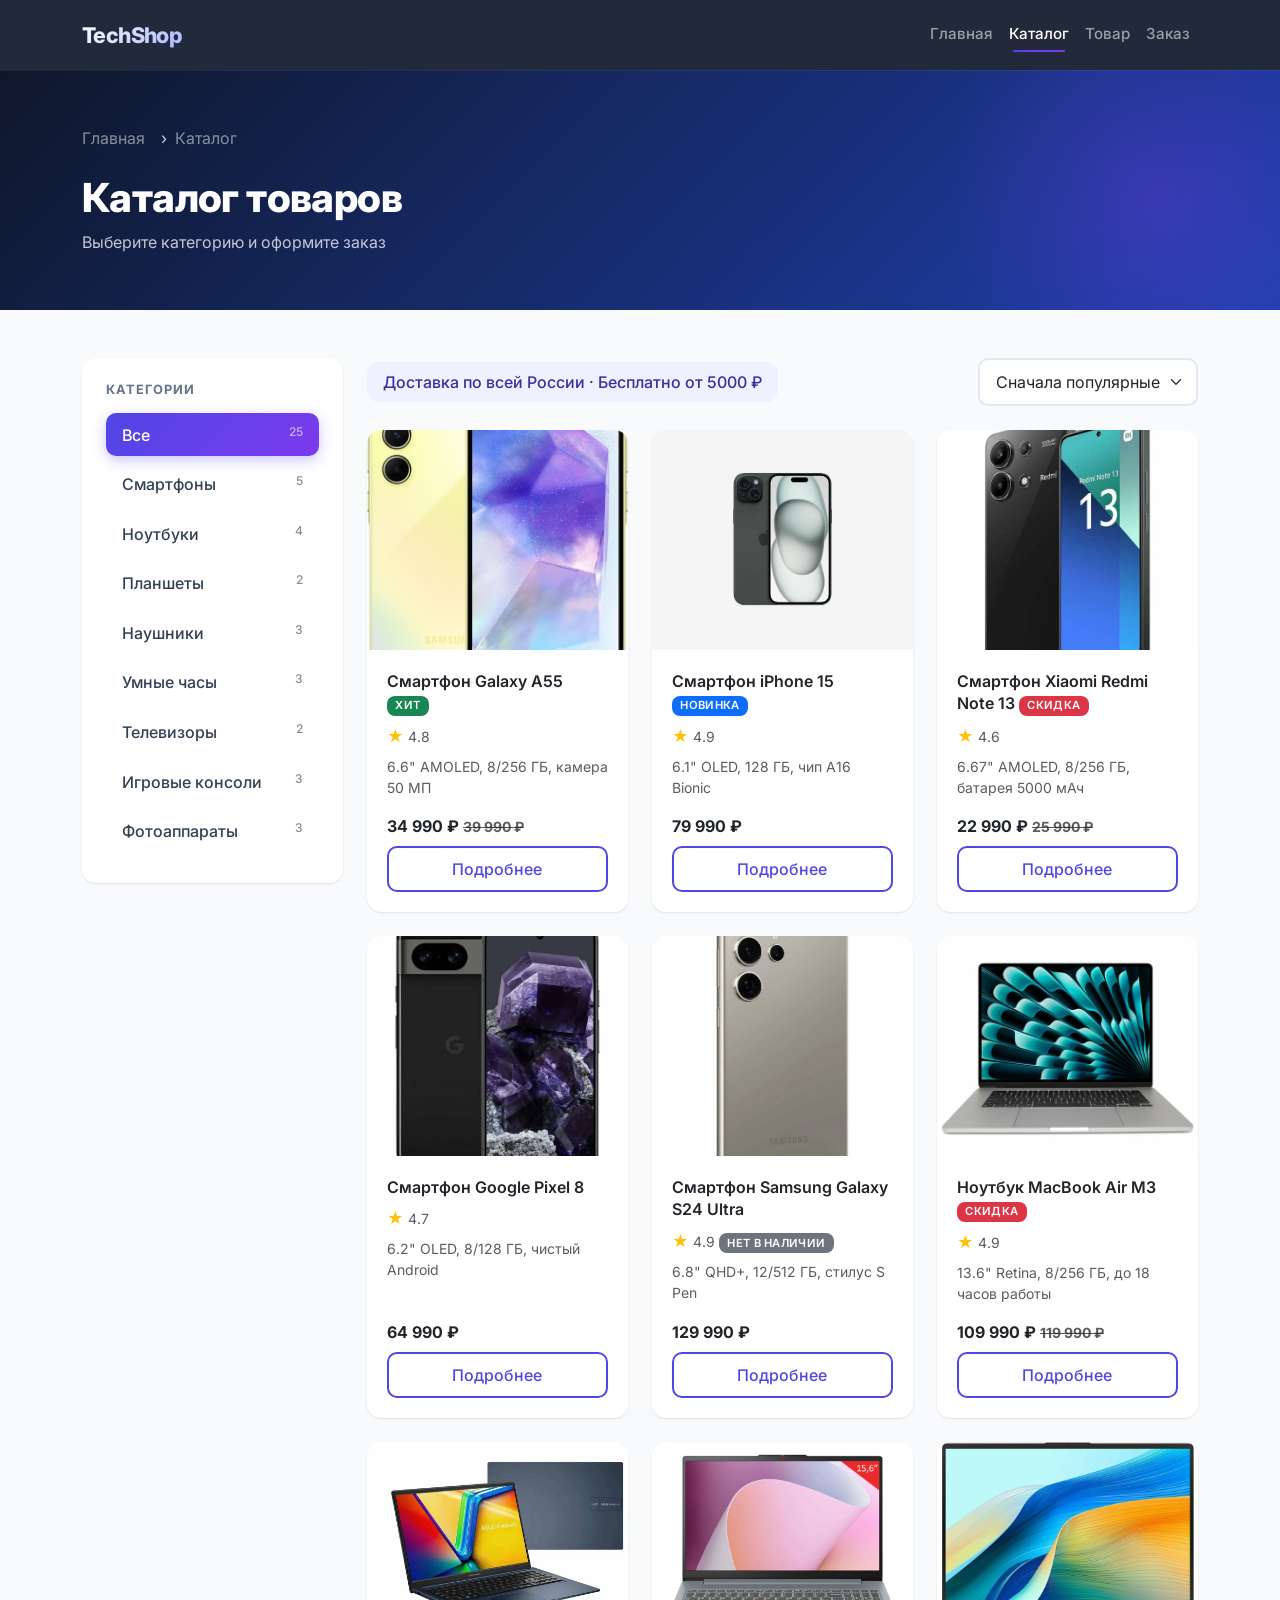
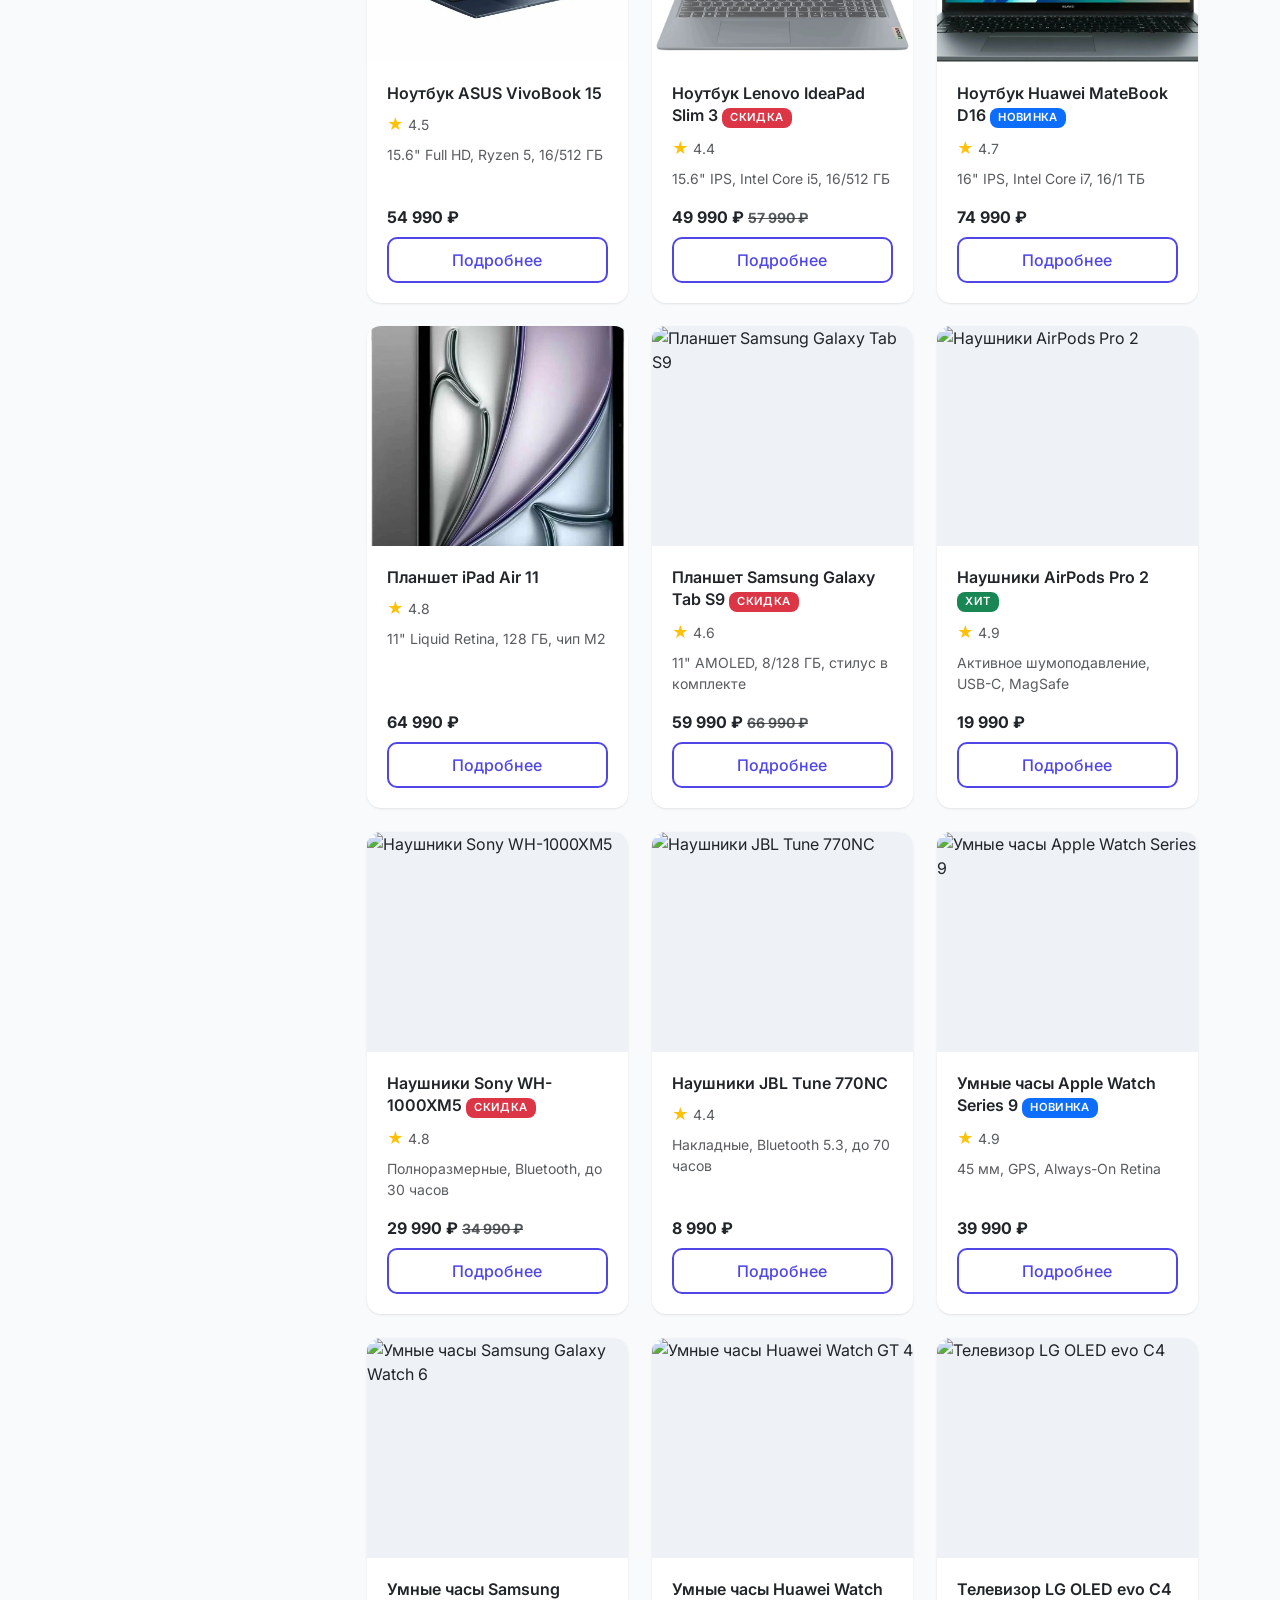
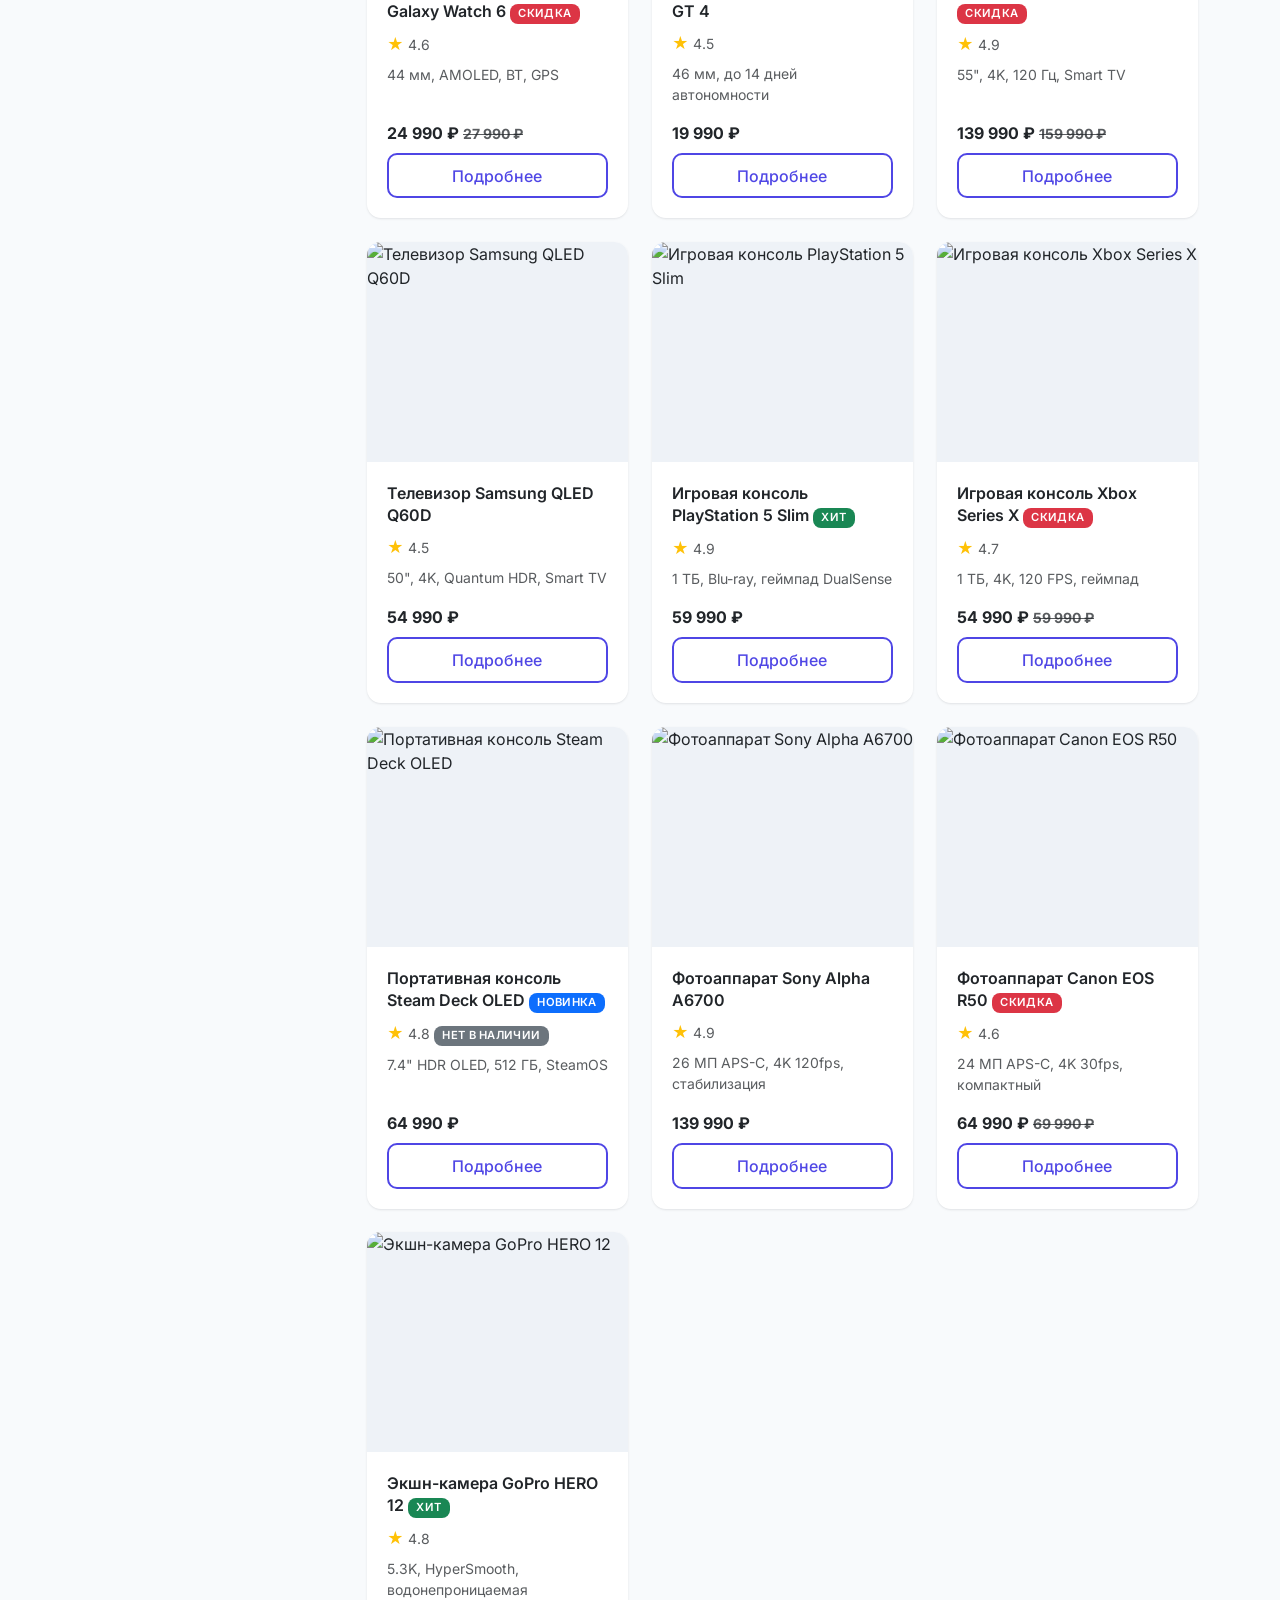
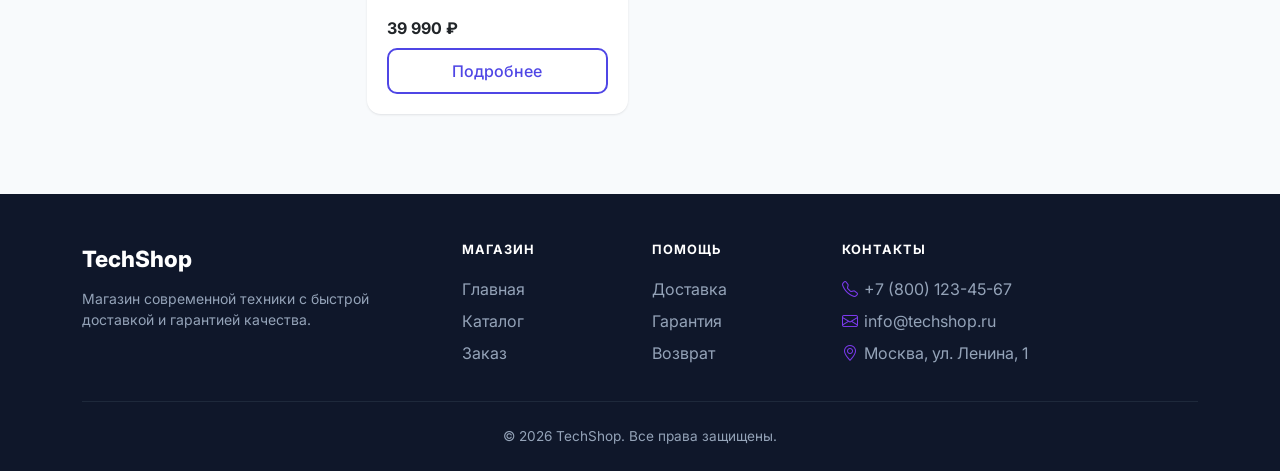
==== catalog.html @ 60deea5a "Maybe final commit idk" ====
<!DOCTYPE html>
<html lang="ru">
<head>
  <meta charset="UTF-8">
  <meta name="viewport" content="width=device-width, initial-scale=1.0">
  <title>TechShop — Каталог</title>
  <link rel="preconnect" href="https://fonts.googleapis.com">
  <link rel="preconnect" href="https://fonts.gstatic.com" crossorigin>
  <link href="https://fonts.googleapis.com/css2?family=Inter:wght@400;500;600;700;800&display=swap" rel="stylesheet">
  <link href="https://cdn.jsdelivr.net/npm/bootstrap@5.3.8/dist/css/bootstrap.min.css" rel="stylesheet">
  <link rel="stylesheet" href="https://cdn.jsdelivr.net/npm/bootstrap-icons@1.11.3/font/bootstrap-icons.min.css">
  <link rel="stylesheet" href="css/custom.css">
</head>
<body>
  <nav class="navbar navbar-expand-lg navbar-dark sticky-top">
    <div class="container">
      <a class="navbar-brand" href="index.html">TechShop</a>
      <button class="navbar-toggler" type="button" data-bs-toggle="collapse" data-bs-target="#mainNav">
        <span class="navbar-toggler-icon"></span>
      </button>
      <div class="collapse navbar-collapse" id="mainNav">
        <ul class="navbar-nav ms-auto">
          <li class="nav-item"><a class="nav-link" href="index.html">Главная</a></li>
          <li class="nav-item"><a class="nav-link active" href="catalog.html">Каталог</a></li>
          <li class="nav-item"><a class="nav-link" href="product.html?id=1">Товар</a></li>
          <li class="nav-item"><a class="nav-link" href="order.html">Заказ</a></li>
        </ul>
      </div>
    </div>
  </nav>

  <header class="page-header">
    <div class="container">
      <nav aria-label="breadcrumb">
        <ol class="breadcrumb">
          <li class="breadcrumb-item"><a href="index.html" class="text-white-50">Главная</a></li>
          <li class="breadcrumb-item text-white-50 active">Каталог</li>
        </ol>
      </nav>
      <h1>Каталог товаров</h1>
      <p>Выберите категорию и оформите заказ</p>
    </div>
  </header>

  <main class="container my-5">
    <div class="row g-4">
      <aside class="col-12 col-lg-3">
        <div class="catalog-sidebar">
          <h5>Категории</h5>
          <ul class="filter-list" id="categoryFilters"></ul>
        </div>
      </aside>

      <div class="col-12 col-lg-9">
        <div class="d-flex justify-content-between align-items-center flex-wrap gap-3 mb-4">
          <div class="alert alert-info mb-0 py-2 px-3">Доставка по всей России · Бесплатно от 5000 ₽</div>
          <select class="form-select w-auto" id="sortSelect" style="min-width: 220px;">
            <option value="default">Сначала популярные</option>
            <option value="price-asc">Цена: по возрастанию</option>
            <option value="price-desc">Цена: по убыванию</option>
            <option value="rating">По рейтингу</option>
            <option value="new">Сначала новые</option>
          </select>
        </div>

        <div class="row g-4" id="catalogGrid"></div>
      </div>
    </div>
  </main>

  <footer class="footer">
    <div class="container">
      <div class="row g-4">
        <div class="col-12 col-md-4">
          <div class="footer-brand">TechShop</div>
          <p class="small">Магазин современной техники с быстрой доставкой и гарантией качества.</p>
        </div>
        <div class="col-6 col-md-2">
          <h6>Магазин</h6>
          <a href="index.html">Главная</a>
          <a href="catalog.html">Каталог</a>
          <a href="order.html">Заказ</a>
        </div>
        <div class="col-6 col-md-2">
          <h6>Помощь</h6>
          <a href="#">Доставка</a>
          <a href="#">Гарантия</a>
          <a href="#">Возврат</a>
        </div>
        <div class="col-12 col-md-4">
          <h6>Контакты</h6>
          <a href="tel:+78001234567"><i class="bi bi-telephone"></i>+7 (800) 123-45-67</a>
          <a href="mailto:info@techshop.ru"><i class="bi bi-envelope"></i>info@techshop.ru</a>
          <a href="#"><i class="bi bi-geo-alt"></i>Москва, ул. Ленина, 1</a>
        </div>
      </div>
      <div class="footer-bottom">© 2026 TechShop. Все права защищены.</div>
    </div>
  </footer>

  <script src="https://cdn.jsdelivr.net/npm/bootstrap@5.3.8/dist/js/bootstrap.bundle.min.js"></script>
  <script src="js/app.js"></script>
</body>
</html>
---- css/custom.css ----
:root {
  --brand-1: #4f46e5;
  --brand-2: #7c3aed;
  --brand-grad: linear-gradient(135deg, #4f46e5 0%, #7c3aed 100%);
  --ink-900: #0f172a;
  --ink-700: #334155;
  --ink-500: #64748b;
  --ink-300: #cbd5e1;
  --bg: #f8fafc;
  --surface: #ffffff;
  --radius: 14px;
  --radius-lg: 20px;
  --ease: cubic-bezier(0.22, 1, 0.36, 1);
  --ease-in-out: cubic-bezier(0.4, 0, 0.2, 1);
  --shadow-sm: 0 1px 2px rgba(15, 23, 42, 0.05), 0 1px 3px rgba(15, 23, 42, 0.06);
  --shadow-md: 0 4px 16px rgba(15, 23, 42, 0.08), 0 2px 4px rgba(15, 23, 42, 0.04);
  --shadow-lg: 0 24px 48px -16px rgba(79, 70, 229, 0.25);
}

* {
  -webkit-font-smoothing: antialiased;
  -moz-osx-font-smoothing: grayscale;
}

html {
  scroll-behavior: smooth;
}

body {
  background: var(--bg);
  font-family: 'Inter', -apple-system, BlinkMacSystemFont, 'Segoe UI', Roboto, sans-serif;
  color: var(--ink-900);
  animation: pageIn 0.5s var(--ease-in-out);
}

@keyframes pageIn {
  from { opacity: 0; }
  to { opacity: 1; }
}

/* ============ NAVBAR ============ */
.navbar {
  background: rgba(15, 23, 42, 0.92) !important;
  backdrop-filter: saturate(180%) blur(14px);
  -webkit-backdrop-filter: saturate(180%) blur(14px);
  box-shadow: 0 1px 0 rgba(255, 255, 255, 0.06);
  padding: 0.85rem 0;
  transition: background 0.3s var(--ease-in-out);
}

.navbar-brand {
  font-weight: 800;
  font-size: 1.35rem;
  letter-spacing: -0.6px;
  background: linear-gradient(135deg, #ffffff 0%, #a5b4fc 100%);
  -webkit-background-clip: text;
  -webkit-text-fill-color: transparent;
  background-clip: text;
}

.nav-link {
  font-weight: 500;
  font-size: 0.95rem;
  position: relative;
  transition: color 0.25s var(--ease-in-out);
}

.nav-link::after {
  content: '';
  position: absolute;
  bottom: 2px;
  left: 50%;
  right: 50%;
  height: 2px;
  background: var(--brand-grad);
  border-radius: 2px;
  transition: left 0.35s var(--ease), right 0.35s var(--ease);
}

.nav-link.active::after,
.nav-link:hover::after {
  left: 12px;
  right: 12px;
}

/* ============ HERO ============ */
.hero-section {
  background: linear-gradient(135deg, #0f172a 0%, #1e40af 45%, #6d28d9 100%);
  background-size: 200% 200%;
  animation: heroShift 18s ease infinite;
  padding: 110px 0 90px;
  position: relative;
  overflow: hidden;
}

@keyframes heroShift {
  0%, 100% { background-position: 0% 50%; }
  50% { background-position: 100% 50%; }
}

.hero-section::before,
.hero-section::after {
  content: '';
  position: absolute;
  border-radius: 50%;
  background: radial-gradient(circle, rgba(255, 255, 255, 0.14) 0%, transparent 70%);
  pointer-events: none;
  animation: floatBlob 20s ease-in-out infinite;
}

.hero-section::before {
  width: 620px;
  height: 620px;
  top: -260px;
  right: -160px;
}

.hero-section::after {
  width: 480px;
  height: 480px;
  bottom: -240px;
  left: -140px;
  animation-delay: -10s;
}

@keyframes floatBlob {
  0%, 100% { transform: translate(0, 0) scale(1); }
  50% { transform: translate(40px, -30px) scale(1.08); }
}

.hero-section .container {
  position: relative;
  z-index: 1;
}

.hero-pill {
  display: inline-block;
  padding: 7px 18px;
  border-radius: 999px;
  background: rgba(255, 255, 255, 0.12);
  backdrop-filter: blur(10px);
  border: 1px solid rgba(255, 255, 255, 0.2);
  font-size: 0.8rem;
  font-weight: 500;
  letter-spacing: 0.3px;
  margin-bottom: 1.5rem;
  color: #fff;
  animation: fadeInDown 0.8s var(--ease) 0.1s both;
}

.hero-section h1 {
  letter-spacing: -1.5px;
  line-height: 1.12;
  font-weight: 800;
  animation: fadeInDown 0.8s var(--ease) 0.2s both;
}

.hero-section p.lead {
  animation: fadeInDown 0.8s var(--ease) 0.3s both;
}

.hero-section .btn {
  animation: fadeInDown 0.8s var(--ease) 0.4s both;
}

@keyframes fadeInDown {
  from { opacity: 0; transform: translateY(-16px); }
  to { opacity: 1; transform: translateY(0); }
}

.hero-section .btn-primary {
  background: #fff !important;
  color: var(--brand-1) !important;
  font-weight: 600;
  box-shadow: 0 10px 30px rgba(0, 0, 0, 0.2);
}

.hero-section .btn-primary:hover {
  transform: translateY(-3px);
  box-shadow: 0 16px 40px rgba(0, 0, 0, 0.3);
}

/* Hero stats */
.hero-stats {
  display: grid;
  grid-template-columns: repeat(4, 1fr);
  gap: 0.85rem;
  margin-top: 4rem;
  max-width: 820px;
  margin-left: auto;
  margin-right: auto;
  animation: fadeInUp 0.8s var(--ease) 0.5s both;
}

.hero-stat {
  text-align: center;
  padding: 1.1rem 0.75rem;
  border-radius: var(--radius);
  background: rgba(255, 255, 255, 0.08);
  backdrop-filter: blur(10px);
  border: 1px solid rgba(255, 255, 255, 0.14);
  transition: background 0.3s var(--ease-in-out), border-color 0.3s var(--ease-in-out);
}

.hero-stat:hover {
  background: rgba(255, 255, 255, 0.14);
  border-color: rgba(255, 255, 255, 0.28);
}

.hero-stat .num {
  font-size: 1.7rem;
  font-weight: 800;
  color: #fff;
  line-height: 1;
  letter-spacing: -0.5px;
}

.hero-stat .label {
  font-size: 0.78rem;
  color: rgba(255, 255, 255, 0.75);
  margin-top: 6px;
}

@keyframes fadeInUp {
  from { opacity: 0; transform: translateY(20px); }
  to { opacity: 1; transform: translateY(0); }
}

/* ============ SECTIONS ============ */
.section-title {
  text-align: center;
  margin-bottom: 3rem;
}

.section-title h2 {
  font-weight: 800;
  letter-spacing: -0.6px;
  font-size: 2rem;
  margin-bottom: 0.5rem;
}

.section-title p {
  color: var(--ink-500);
  font-size: 1.05rem;
  margin: 0;
}

.section-title::after {
  content: '';
  display: block;
  width: 48px;
  height: 3px;
  background: var(--brand-grad);
  border-radius: 2px;
  margin: 1rem auto 0;
}

/* ============ SCROLL REVEAL ============ */
.fade-up {
  opacity: 0;
  transform: translateY(24px);
  transition: opacity 0.7s var(--ease), transform 0.7s var(--ease);
  will-change: opacity, transform;
}

.fade-up.visible {
  opacity: 1;
  transform: translateY(0);
}

/* ============ CATEGORY CARDS ============ */
.category-card {
  display: flex;
  flex-direction: column;
  align-items: center;
  justify-content: center;
  padding: 1.75rem 1rem;
  background: var(--surface);
  border-radius: var(--radius);
  text-decoration: none;
  color: var(--ink-900);
  transition: transform 0.4s var(--ease), box-shadow 0.4s var(--ease), border-color 0.4s var(--ease);
  box-shadow: var(--shadow-sm);
  border: 2px solid transparent;
  height: 100%;
}

.category-card:hover {
  transform: translateY(-6px);
  box-shadow: var(--shadow-lg);
  border-color: var(--brand-1);
  color: var(--brand-1);
}

.category-icon {
  font-size: 2.2rem;
  margin-bottom: 0.85rem;
  color: var(--brand-1);
  transition: transform 0.4s var(--ease);
}

.category-card:hover .category-icon {
  transform: scale(1.12);
}

.category-name {
  font-weight: 600;
  font-size: 0.93rem;
}

/* ============ CARDS ============ */
.card {
  border: none !important;
  border-radius: var(--radius) !important;
  overflow: hidden;
  transition: transform 0.5s var(--ease), box-shadow 0.5s var(--ease);
  box-shadow: var(--shadow-sm) !important;
  background: var(--surface);
  height: 100%;
}

.card:hover {
  transform: translateY(-6px);
  box-shadow: var(--shadow-lg) !important;
}

.card-img-top {
  height: 220px;
  object-fit: cover;
  transition: transform 0.8s var(--ease);
  background: #eef2f7;
}

.card:hover .card-img-top {
  transform: scale(1.05);
}

.card-body {
  padding: 1.25rem;
}

.card-title {
  font-weight: 600;
  font-size: 1rem;
  line-height: 1.4;
}

/* ============ BUTTONS ============ */
.btn {
  border-radius: 10px;
  font-weight: 500;
  padding: 0.55rem 1.35rem;
  transition: transform 0.25s var(--ease), box-shadow 0.25s var(--ease), background 0.25s var(--ease-in-out);
}

.btn:active {
  transform: translateY(0) scale(0.98);
}

.btn-primary {
  background: var(--brand-grad);
  border: none;
  box-shadow: 0 4px 14px rgba(79, 70, 229, 0.3);
}

.btn-primary:hover {
  transform: translateY(-2px);
  box-shadow: 0 8px 22px rgba(79, 70, 229, 0.4);
  background: var(--brand-grad);
}

.btn-primary:disabled {
  background: #cbd5e1 !important;
  box-shadow: none !important;
  transform: none !important;
}

.btn-outline-primary {
  border: 2px solid var(--brand-1);
  color: var(--brand-1);
}

.btn-outline-primary:hover {
  transform: translateY(-2px);
  background: var(--brand-1);
  color: #fff;
}

.btn-success {
  background: linear-gradient(135deg, #10b981 0%, #059669 100%);
  border: none;
  box-shadow: 0 4px 14px rgba(16, 185, 129, 0.3);
}

.btn-success:hover {
  transform: translateY(-2px);
  box-shadow: 0 8px 22px rgba(16, 185, 129, 0.4);
}

.btn-lg {
  padding: 0.75rem 2rem;
  font-size: 1rem;
}

.btn-outline-light {
  border-width: 2px;
  font-weight: 600;
}

/* ============ BADGES ============ */
.badge {
  font-weight: 600;
  padding: 0.4em 0.75em;
  border-radius: 8px;
  font-size: 0.7rem;
  letter-spacing: 0.3px;
  text-transform: uppercase;
}

/* ============ ALERTS ============ */
.alert {
  border: none;
  border-radius: 12px;
  font-weight: 500;
  padding: 1rem 1.25rem;
}

.alert-info {
  background: #eef2ff;
  color: #3730a3;
}

.alert-success {
  background: #ecfdf5;
  color: #065f46;
}

.alert-danger {
  background: #fef2f2;
  color: #991b1b;
}

.alert-secondary {
  background: #f1f5f9;
  color: #475569;
}

/* ============ FEATURES ============ */
.feature-card {
  background: var(--surface);
  border-radius: var(--radius);
  padding: 2rem 1.5rem;
  text-align: center;
  box-shadow: var(--shadow-sm);
  height: 100%;
  transition: transform 0.4s var(--ease), box-shadow 0.4s var(--ease);
}

.feature-card:hover {
  transform: translateY(-6px);
  box-shadow: var(--shadow-md);
}

.feature-icon {
  width: 60px;
  height: 60px;
  margin: 0 auto 1rem;
  border-radius: 14px;
  background: linear-gradient(135deg, #eef2ff 0%, #e0e7ff 100%);
  display: flex;
  align-items: center;
  justify-content: center;
  font-size: 1.6rem;
  color: var(--brand-1);
  transition: transform 0.4s var(--ease);
}

.feature-card:hover .feature-icon {
  transform: scale(1.08) rotate(-3deg);
}

.feature-card h5 {
  font-weight: 700;
  margin-bottom: 0.5rem;
}

.feature-card p {
  color: var(--ink-500);
  margin: 0;
  font-size: 0.95rem;
}

/* ============ PROMO ============ */
.promo-banner {
  background: linear-gradient(135deg, #1e293b 0%, #0f172a 100%);
  border-radius: var(--radius-lg);
  padding: 3rem;
  color: #fff;
  position: relative;
  overflow: hidden;
}

.promo-banner::before {
  content: '';
  position: absolute;
  inset: 0;
  background: radial-gradient(circle at 80% 20%, rgba(124, 58, 237, 0.4) 0%, transparent 50%),
              radial-gradient(circle at 20% 80%, rgba(79, 70, 229, 0.3) 0%, transparent 50%);
  pointer-events: none;
}

.promo-banner > * {
  position: relative;
}

.promo-banner h2 {
  font-weight: 800;
  font-size: 2rem;
  letter-spacing: -0.6px;
}

.promo-banner p {
  color: rgba(255, 255, 255, 0.75);
  font-size: 1.05rem;
}

.promo-badge {
  display: inline-block;
  padding: 6px 14px;
  background: rgba(255, 255, 255, 0.1);
  border: 1px solid rgba(255, 255, 255, 0.15);
  border-radius: 999px;
  font-weight: 600;
  font-size: 0.75rem;
  margin-bottom: 1rem;
  text-transform: uppercase;
  letter-spacing: 1px;
}

/* ============ REVIEWS ============ */
.review-card {
  background: var(--surface);
  border-radius: var(--radius);
  padding: 1.75rem;
  box-shadow: var(--shadow-sm);
  height: 100%;
  transition: transform 0.4s var(--ease), box-shadow 0.4s var(--ease);
}

.review-card:hover {
  transform: translateY(-4px);
  box-shadow: var(--shadow-md);
}

.review-stars {
  color: #f59e0b;
  font-size: 1.05rem;
  margin-bottom: 0.75rem;
  letter-spacing: 2px;
}

.review-text {
  color: var(--ink-700);
  margin-bottom: 1.25rem;
  line-height: 1.65;
  font-size: 0.95rem;
}

.review-author {
  display: flex;
  align-items: center;
  gap: 0.75rem;
}

.review-avatar {
  width: 44px;
  height: 44px;
  border-radius: 50%;
  background: var(--brand-grad);
  color: #fff;
  display: flex;
  align-items: center;
  justify-content: center;
  font-weight: 700;
  font-size: 0.9rem;
}

.review-name {
  font-weight: 600;
  font-size: 0.9rem;
}

.review-role {
  font-size: 0.8rem;
  color: var(--ink-500);
}

/* ============ CTA ============ */
.cta-section {
  background: linear-gradient(135deg, #0f172a 0%, #1e293b 100%);
  border-radius: var(--radius-lg);
  padding: 3rem;
  color: #fff;
  text-align: center;
  position: relative;
  overflow: hidden;
}

.cta-section::before {
  content: '';
  position: absolute;
  inset: 0;
  background: radial-gradient(circle at 20% 50%, rgba(79, 70, 229, 0.35) 0%, transparent 50%),
              radial-gradient(circle at 80% 50%, rgba(124, 58, 237, 0.35) 0%, transparent 50%);
  pointer-events: none;
}

.cta-section > * {
  position: relative;
}

.cta-section h2 {
  font-weight: 800;
  letter-spacing: -0.6px;
}

.cta-form {
  max-width: 480px;
  margin: 1.5rem auto 0;
  display: flex;
  gap: 0.5rem;
}

.cta-form .form-control {
  background: rgba(255, 255, 255, 0.08);
  border: 2px solid rgba(255, 255, 255, 0.15);
  color: #fff;
  border-radius: 10px;
  padding: 0.75rem 1rem;
  transition: background 0.3s var(--ease-in-out), border-color 0.3s var(--ease-in-out);
}

.cta-form .form-control::placeholder {
  color: rgba(255, 255, 255, 0.5);
}

.cta-form .form-control:focus {
  background: rgba(255, 255, 255, 0.12);
  border-color: #fff;
  color: #fff;
  box-shadow: none;
}

/* ============ FORMS ============ */
.form-control, .form-select {
  border-radius: 10px;
  border: 2px solid #e2e8f0;
  padding: 0.65rem 1rem;
  transition: border-color 0.25s var(--ease-in-out), box-shadow 0.25s var(--ease-in-out);
}

.form-control:focus, .form-select:focus {
  border-color: var(--brand-1);
  box-shadow: 0 0 0 4px rgba(79, 70, 229, 0.1);
}

.form-control.is-invalid, .form-select.is-invalid {
  border-color: #ef4444;
}

.form-control.is-invalid:focus, .form-select.is-invalid:focus {
  box-shadow: 0 0 0 4px rgba(239, 68, 68, 0.1);
}

.input-group-text {
  background: #f8fafc;
  border: 2px solid #e2e8f0;
  border-right: none;
  border-radius: 10px 0 0 10px;
  font-weight: 600;
}

/* ============ CATALOG ============ */
.page-header {
  background: linear-gradient(135deg, #0f172a 0%, #1e40af 100%);
  color: #fff;
  padding: 3.5rem 0;
  margin-bottom: 2rem;
  position: relative;
  overflow: hidden;
}

.page-header::before {
  content: '';
  position: absolute;
  top: -50%;
  right: -10%;
  width: 500px;
  height: 500px;
  background: radial-gradient(circle, rgba(124, 58, 237, 0.3) 0%, transparent 60%);
  border-radius: 50%;
  pointer-events: none;
}

.page-header > * {
  position: relative;
}

.page-header h1 {
  font-weight: 800;
  letter-spacing: -0.6px;
}

.page-header p {
  color: rgba(255, 255, 255, 0.75);
  margin: 0;
}

.catalog-sidebar {
  background: var(--surface);
  border-radius: var(--radius);
  padding: 1.5rem;
  box-shadow: var(--shadow-sm);
  position: sticky;
  top: 90px;
}

.catalog-sidebar h5 {
  font-weight: 700;
  font-size: 0.8rem;
  text-transform: uppercase;
  letter-spacing: 1px;
  color: var(--ink-500);
  margin-bottom: 1rem;
}

.filter-list {
  list-style: none;
  padding: 0;
  margin: 0;
}

.filter-list li {
  margin-bottom: 0.4rem;
}

.filter-list .filter-btn {
  display: block;
  width: 100%;
  text-align: left;
  padding: 0.6rem 1rem;
  border-radius: 10px;
  border: none;
  background: transparent;
  color: var(--ink-700);
  font-weight: 500;
  transition: background 0.25s var(--ease-in-out), color 0.25s var(--ease-in-out);
}

.filter-list .filter-btn:hover {
  background: #f1f5f9;
  color: var(--brand-1);
}

.filter-list .filter-btn.active {
  background: var(--brand-grad);
  color: #fff;
  box-shadow: 0 4px 14px rgba(79, 70, 229, 0.3);
}

.filter-btn .count {
  float: right;
  font-size: 0.75rem;
  opacity: 0.6;
}

/* ============ PRODUCT PAGE ============ */
.product-gallery {
  background: var(--surface);
  border-radius: var(--radius);
  padding: 1rem;
  box-shadow: var(--shadow-sm);
  overflow: hidden;
}

.product-main-img {
  width: 100%;
  border-radius: 10px;
  object-fit: cover;
  max-height: 500px;
  transition: transform 0.8s var(--ease);
}

.product-gallery:hover .product-main-img {
  transform: scale(1.03);
}

.product-price {
  font-size: 2.4rem;
  font-weight: 800;
  color: var(--brand-1);
  line-height: 1.1;
  letter-spacing: -1px;
}

.product-old-price {
  font-size: 1.15rem;
  color: var(--ink-300);
  text-decoration: line-through;
  font-weight: 500;
}

.product-meta {
  color: var(--ink-500);
  font-size: 0.9rem;
}

.product-actions .btn {
  flex: 1;
  min-width: 180px;
}

/* Tabs */
.nav-tabs {
  border-bottom: 2px solid #e2e8f0;
}

.nav-tabs .nav-link {
  border: none;
  color: var(--ink-500);
  font-weight: 600;
  padding: 1rem 1.5rem;
  position: relative;
  transition: color 0.25s var(--ease-in-out);
}

.nav-tabs .nav-link:hover {
  color: var(--brand-1);
}

.nav-tabs .nav-link.active {
  color: var(--brand-1);
  background: transparent;
}

.nav-tabs .nav-link.active::after {
  content: '';
  position: absolute;
  bottom: -2px;
  left: 0;
  right: 0;
  height: 3px;
  background: var(--brand-grad);
  border-radius: 2px;
}

.tab-pane.fade {
  transition: opacity 0.3s var(--ease-in-out);
}

/* ============ ORDER PAGE ============ */
.order-steps {
  display: flex;
  justify-content: space-between;
  margin-bottom: 2rem;
  padding: 1.5rem;
  background: var(--surface);
  border-radius: var(--radius);
  box-shadow: var(--shadow-sm);
}

.order-step {
  flex: 1;
  text-align: center;
  position: relative;
  color: var(--ink-300);
}

.order-step-num {
  width: 40px;
  height: 40px;
  border-radius: 50%;
  background: #f1f5f9;
  color: var(--ink-500);
  display: flex;
  align-items: center;
  justify-content: center;
  font-weight: 700;
  margin: 0 auto 0.5rem;
  transition: background 0.3s var(--ease-in-out), color 0.3s var(--ease-in-out);
}

.order-step.active {
  color: var(--brand-1);
}

.order-step.active .order-step-num {
  background: var(--brand-grad);
  color: #fff;
  box-shadow: 0 4px 14px rgba(79, 70, 229, 0.35);
}

.order-step:not(:last-child)::after {
  content: '';
  position: absolute;
  top: 20px;
  left: 60%;
  right: -40%;
  height: 2px;
  background: #f1f5f9;
  z-index: -1;
}

.order-summary {
  background: var(--surface);
  border-radius: var(--radius);
  padding: 1.5rem;
  box-shadow: var(--shadow-sm);
  position: sticky;
  top: 90px;
}

.order-summary h5 {
  font-weight: 700;
  margin-bottom: 1rem;
}

.summary-row {
  display: flex;
  justify-content: space-between;
  padding: 0.6rem 0;
  border-bottom: 1px dashed #e2e8f0;
  font-size: 0.93rem;
}

.summary-row:last-of-type {
  border-bottom: none;
}

.summary-total {
  font-weight: 800;
  font-size: 1.25rem;
  color: var(--brand-1);
  padding-top: 1rem;
  margin-top: 0.5rem;
  border-top: 2px solid #e2e8f0;
  display: flex;
  justify-content: space-between;
}

/* ============ BREADCRUMB ============ */
.breadcrumb {
  background: transparent;
  padding: 0;
  margin-bottom: 1.5rem;
}

.breadcrumb-item + .breadcrumb-item::before {
  content: "›";
  color: var(--ink-300);
  padding: 0 0.5rem;
}

.breadcrumb-item a {
  color: var(--brand-1);
  text-decoration: none;
  transition: color 0.2s var(--ease-in-out);
}

.breadcrumb-item a:hover {
  color: var(--brand-2);
}

/* ============ FOOTER ============ */
.footer {
  background: #0f172a;
  color: #94a3b8;
  padding: 3rem 0 1.5rem;
  margin-top: 5rem;
}

.footer h6 {
  color: #fff;
  font-weight: 700;
  margin-bottom: 1rem;
  text-transform: uppercase;
  font-size: 0.8rem;
  letter-spacing: 1px;
}

.footer a {
  color: #94a3b8;
  text-decoration: none;
  transition: color 0.25s var(--ease-in-out);
  display: block;
  padding: 0.25rem 0;
}

.footer a:hover {
  color: #fff;
}

.footer a i {
  margin-right: 6px;
  color: var(--brand-2);
}

.footer-brand {
  font-weight: 800;
  font-size: 1.4rem;
  color: #fff;
  margin-bottom: 0.75rem;
}

.footer-bottom {
  border-top: 1px solid #1e293b;
  margin-top: 2rem;
  padding-top: 1.5rem;
  text-align: center;
  font-size: 0.85rem;
}

/* ============ MODAL ============ */
.modal-content {
  border: none;
  border-radius: var(--radius-lg);
  overflow: hidden;
}

.modal-header {
  border-bottom: 1px solid #e2e8f0;
  padding: 1.25rem 1.5rem;
}

.modal-body {
  padding: 1.5rem;
}

.modal-footer {
  border-top: 1px solid #e2e8f0;
  padding: 1rem 1.5rem;
}

/* ============ RESPONSIVE ============ */
@media (max-width: 768px) {
  .hero-section {
    padding: 60px 0 50px;
  }
  .hero-section h1 {
    font-size: 2rem;
  }
  .hero-stats {
    grid-template-columns: repeat(2, 1fr);
    gap: 0.65rem;
    margin-top: 2.5rem;
  }
  .hero-stat .num {
    font-size: 1.35rem;
  }
  .section-title h2 {
    font-size: 1.5rem;
  }
  .promo-banner, .cta-section {
    padding: 2rem 1.5rem;
  }
  .promo-banner h2, .cta-section h2 {
    font-size: 1.5rem;
  }
  .cta-form {
    flex-direction: column;
  }
  .product-price {
    font-size: 1.9rem;
  }
  .catalog-sidebar {
    position: static;
    margin-bottom: 1.5rem;
  }
  .order-summary {
    position: static;
  }
  .order-steps {
    padding: 1rem;
  }
  .order-step:not(:last-child)::after {
    display: none;
  }
  .card-img-top {
    height: 180px;
  }
}
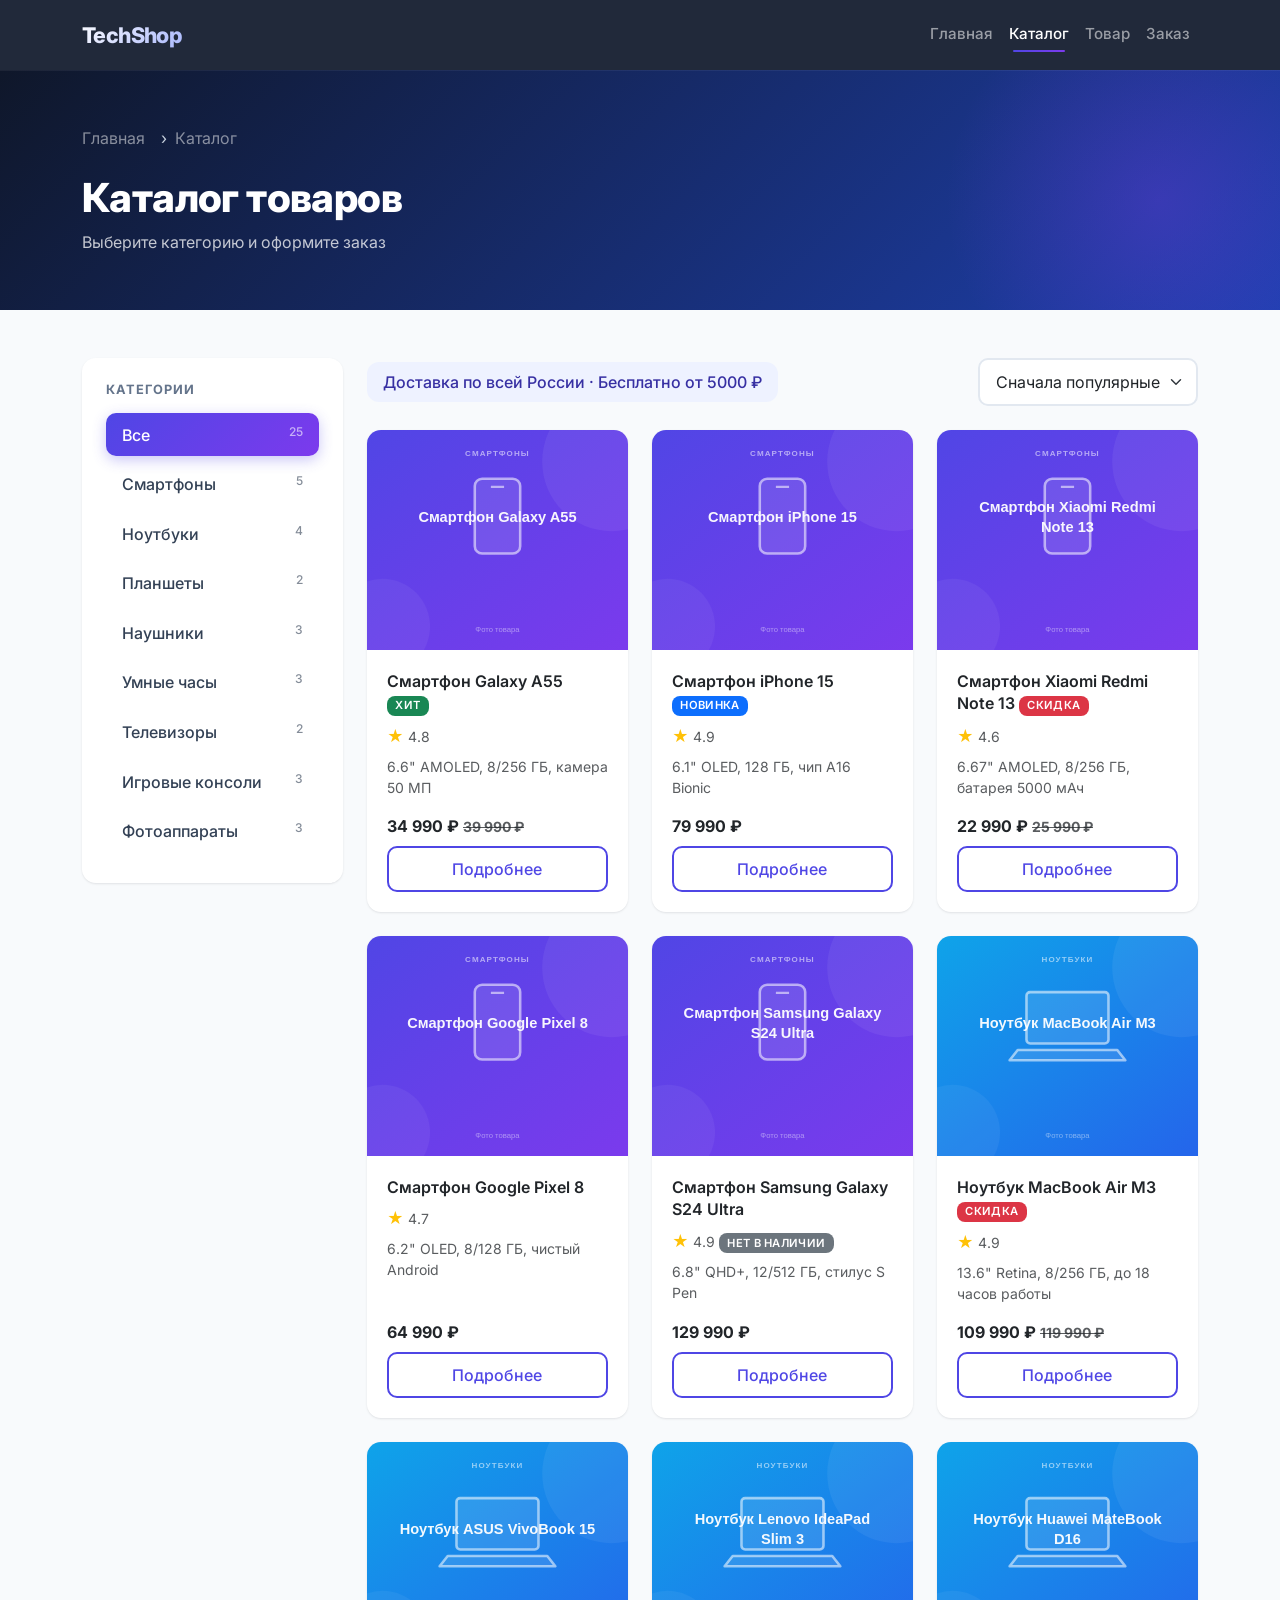
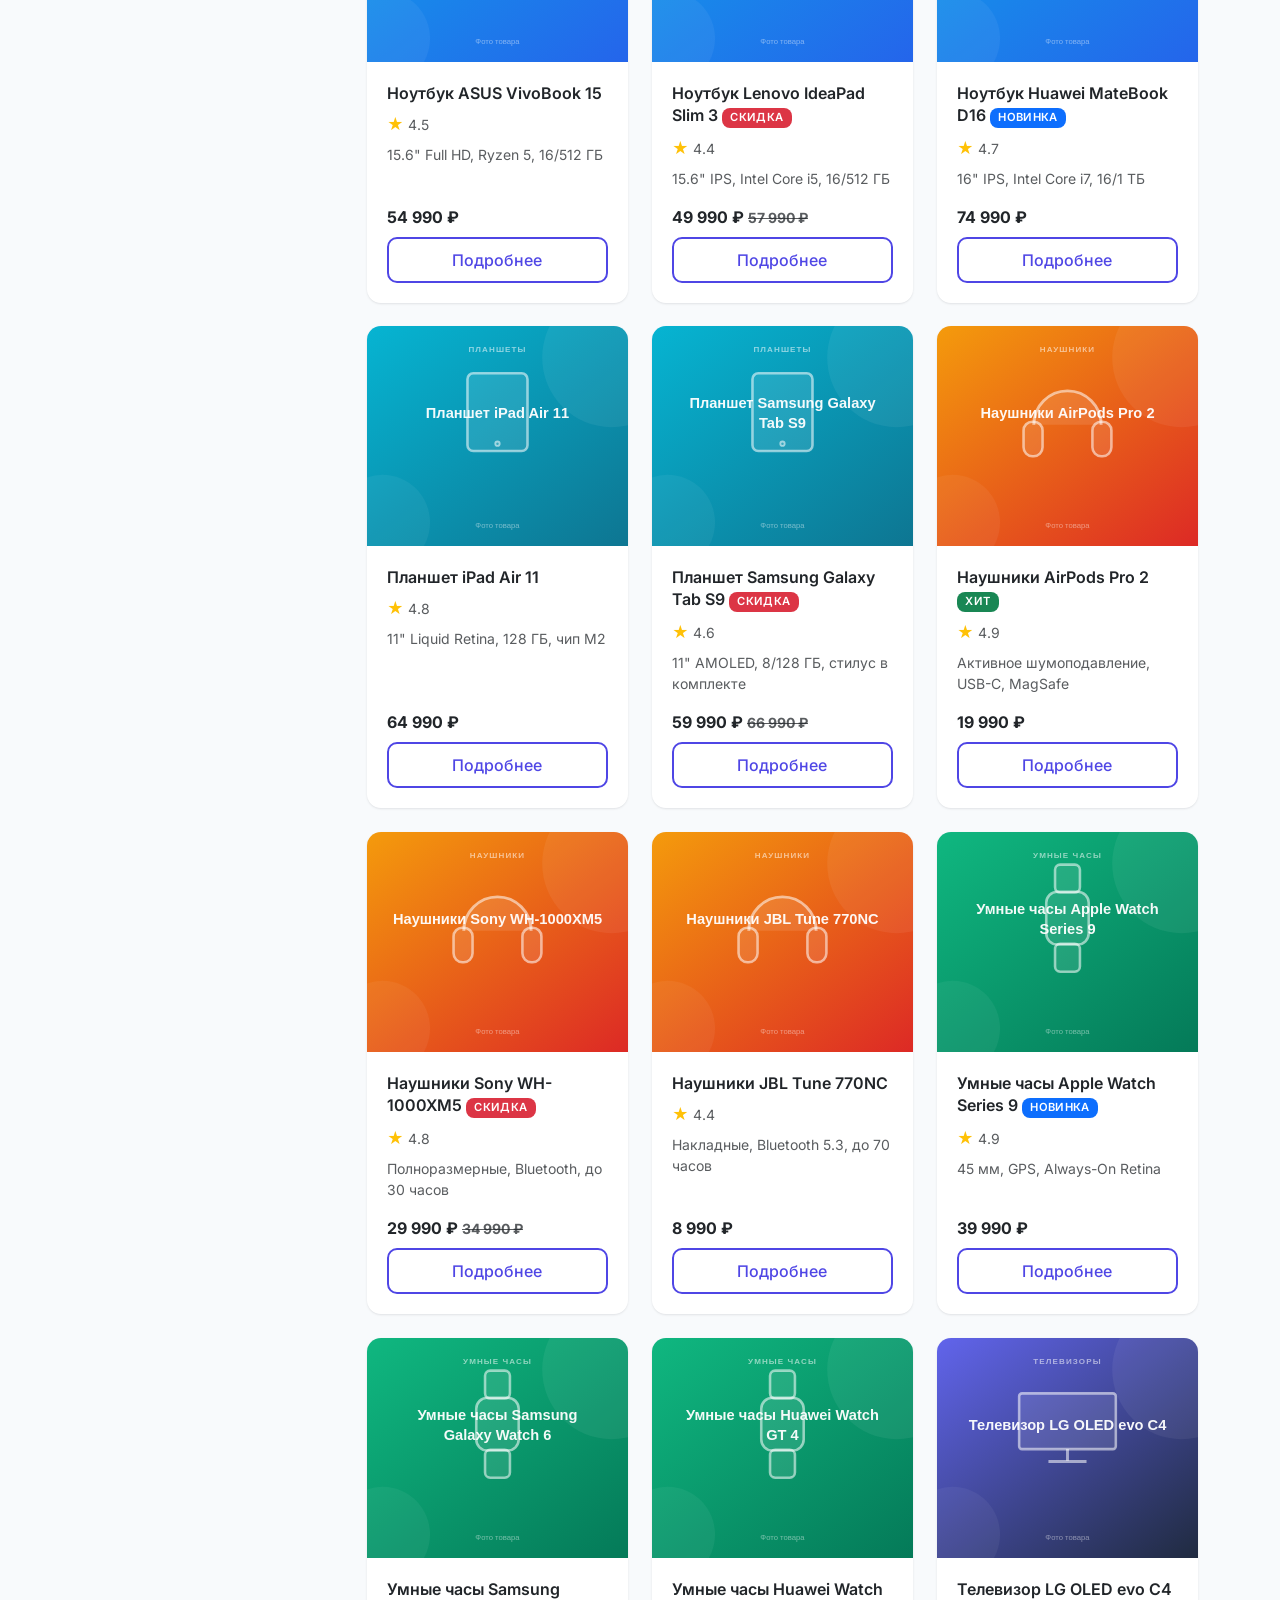
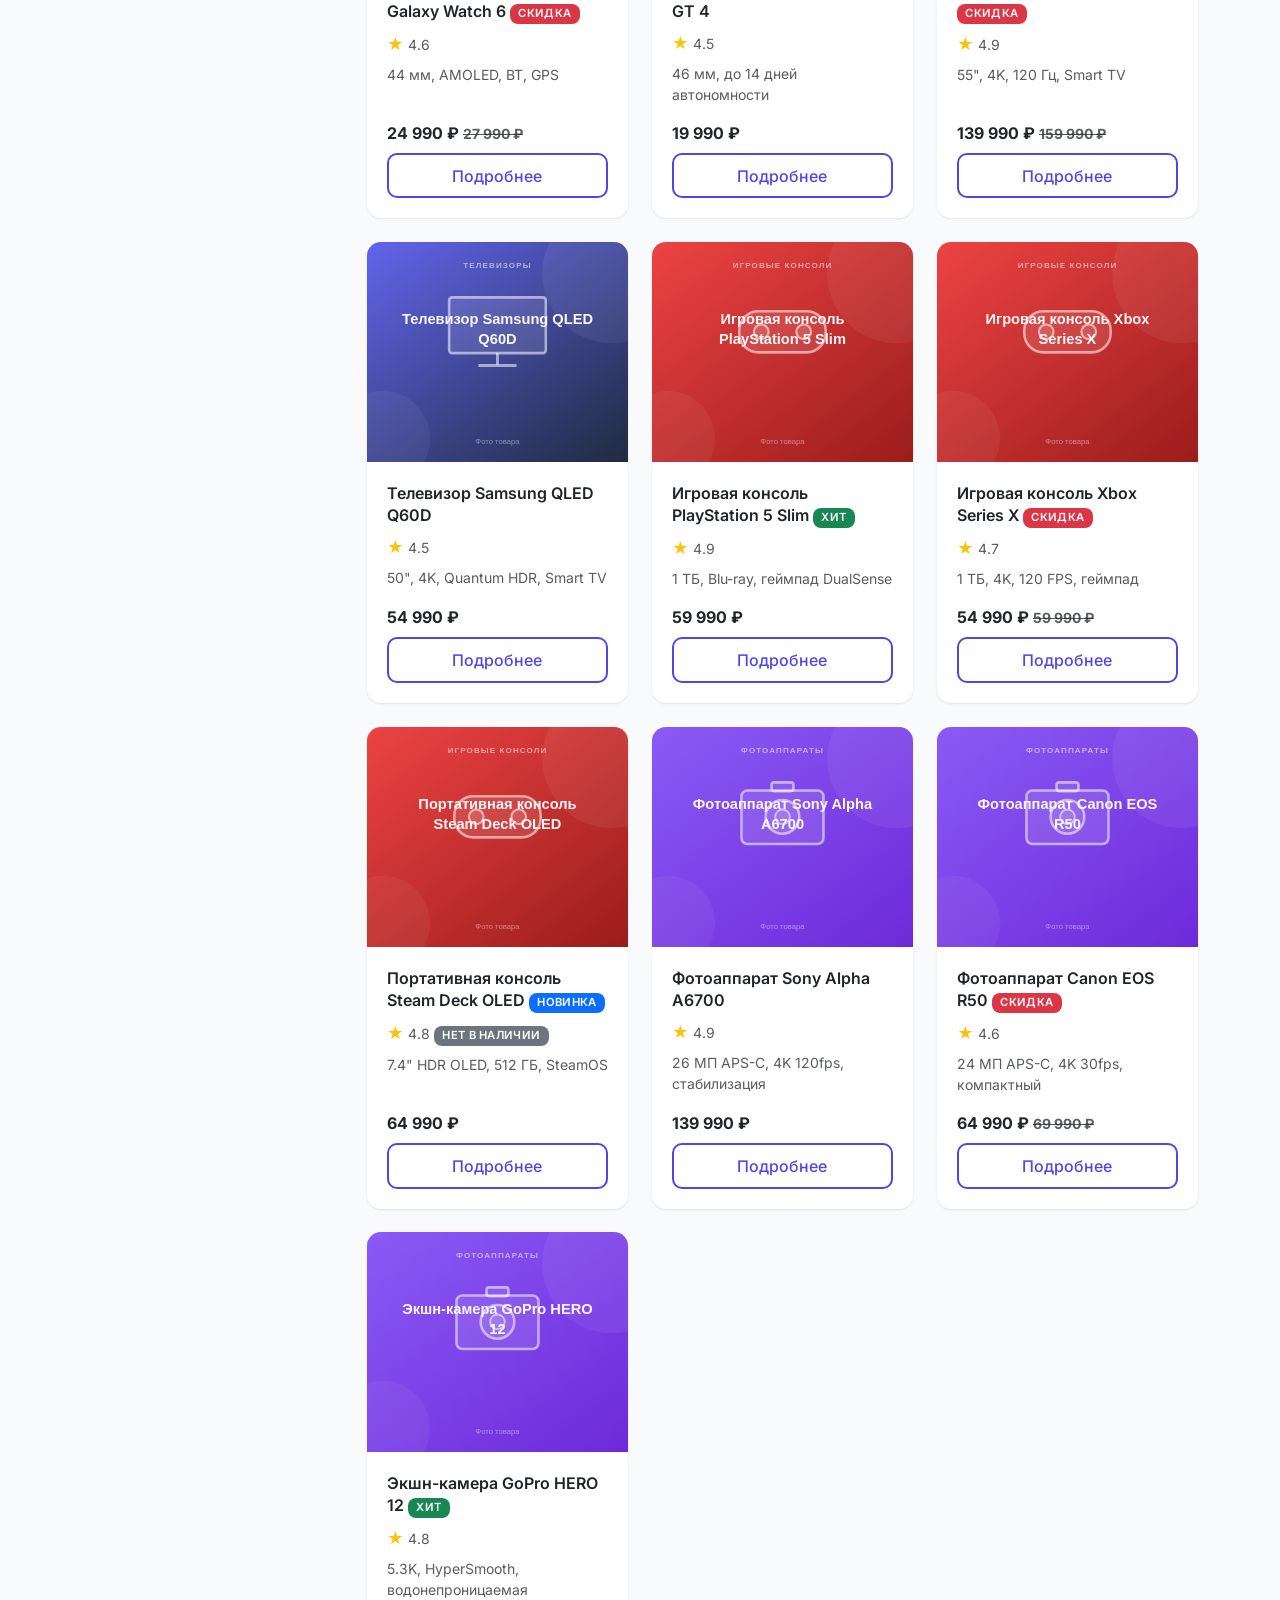
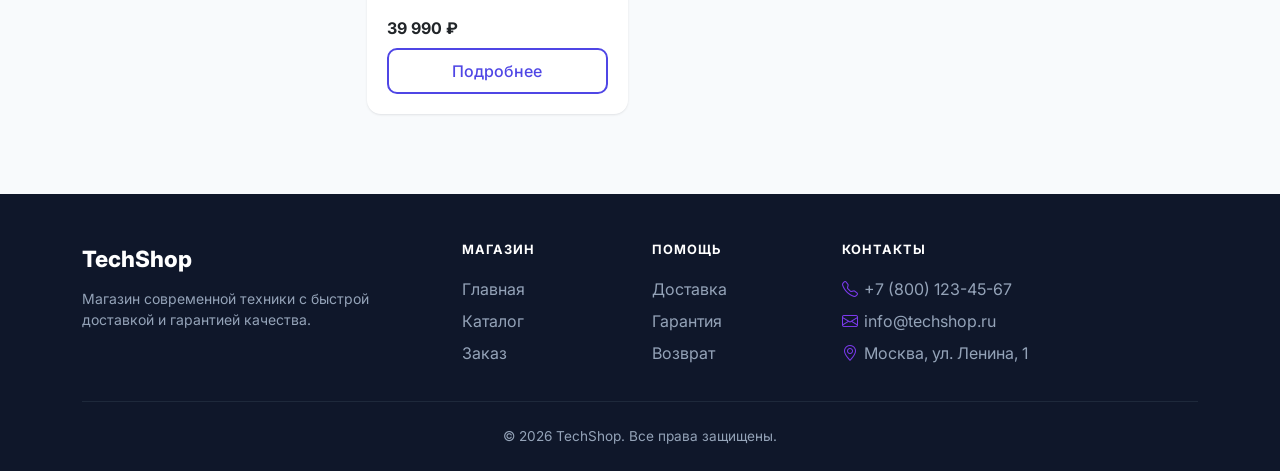
==== commit 49c68fce: "Локальный Bootstrap, SVG-плейсхолдеры товаров и готовый README Bootstrap и иконки перенесены из CDN " ====
--- a/catalog.html
+++ b/catalog.html
@@ -7,8 +7,8 @@
   <link rel="preconnect" href="https://fonts.googleapis.com">
   <link rel="preconnect" href="https://fonts.gstatic.com" crossorigin>
   <link href="https://fonts.googleapis.com/css2?family=Inter:wght@400;500;600;700;800&display=swap" rel="stylesheet">
-  <link href="https://cdn.jsdelivr.net/npm/bootstrap@5.3.8/dist/css/bootstrap.min.css" rel="stylesheet">
-  <link rel="stylesheet" href="https://cdn.jsdelivr.net/npm/bootstrap-icons@1.11.3/font/bootstrap-icons.min.css">
+  <link rel="stylesheet" href="vendor/bootstrap/css/bootstrap.min.css">
+  <link rel="stylesheet" href="vendor/bootstrap-icons/bootstrap-icons.min.css">
   <link rel="stylesheet" href="css/custom.css">
 </head>
 <body>
@@ -98,7 +98,7 @@
     </div>
   </footer>
 
-  <script src="https://cdn.jsdelivr.net/npm/bootstrap@5.3.8/dist/js/bootstrap.bundle.min.js"></script>
+  <script src="vendor/bootstrap/js/bootstrap.bundle.min.js"></script>
   <script src="js/app.js"></script>
 </body>
 </html>
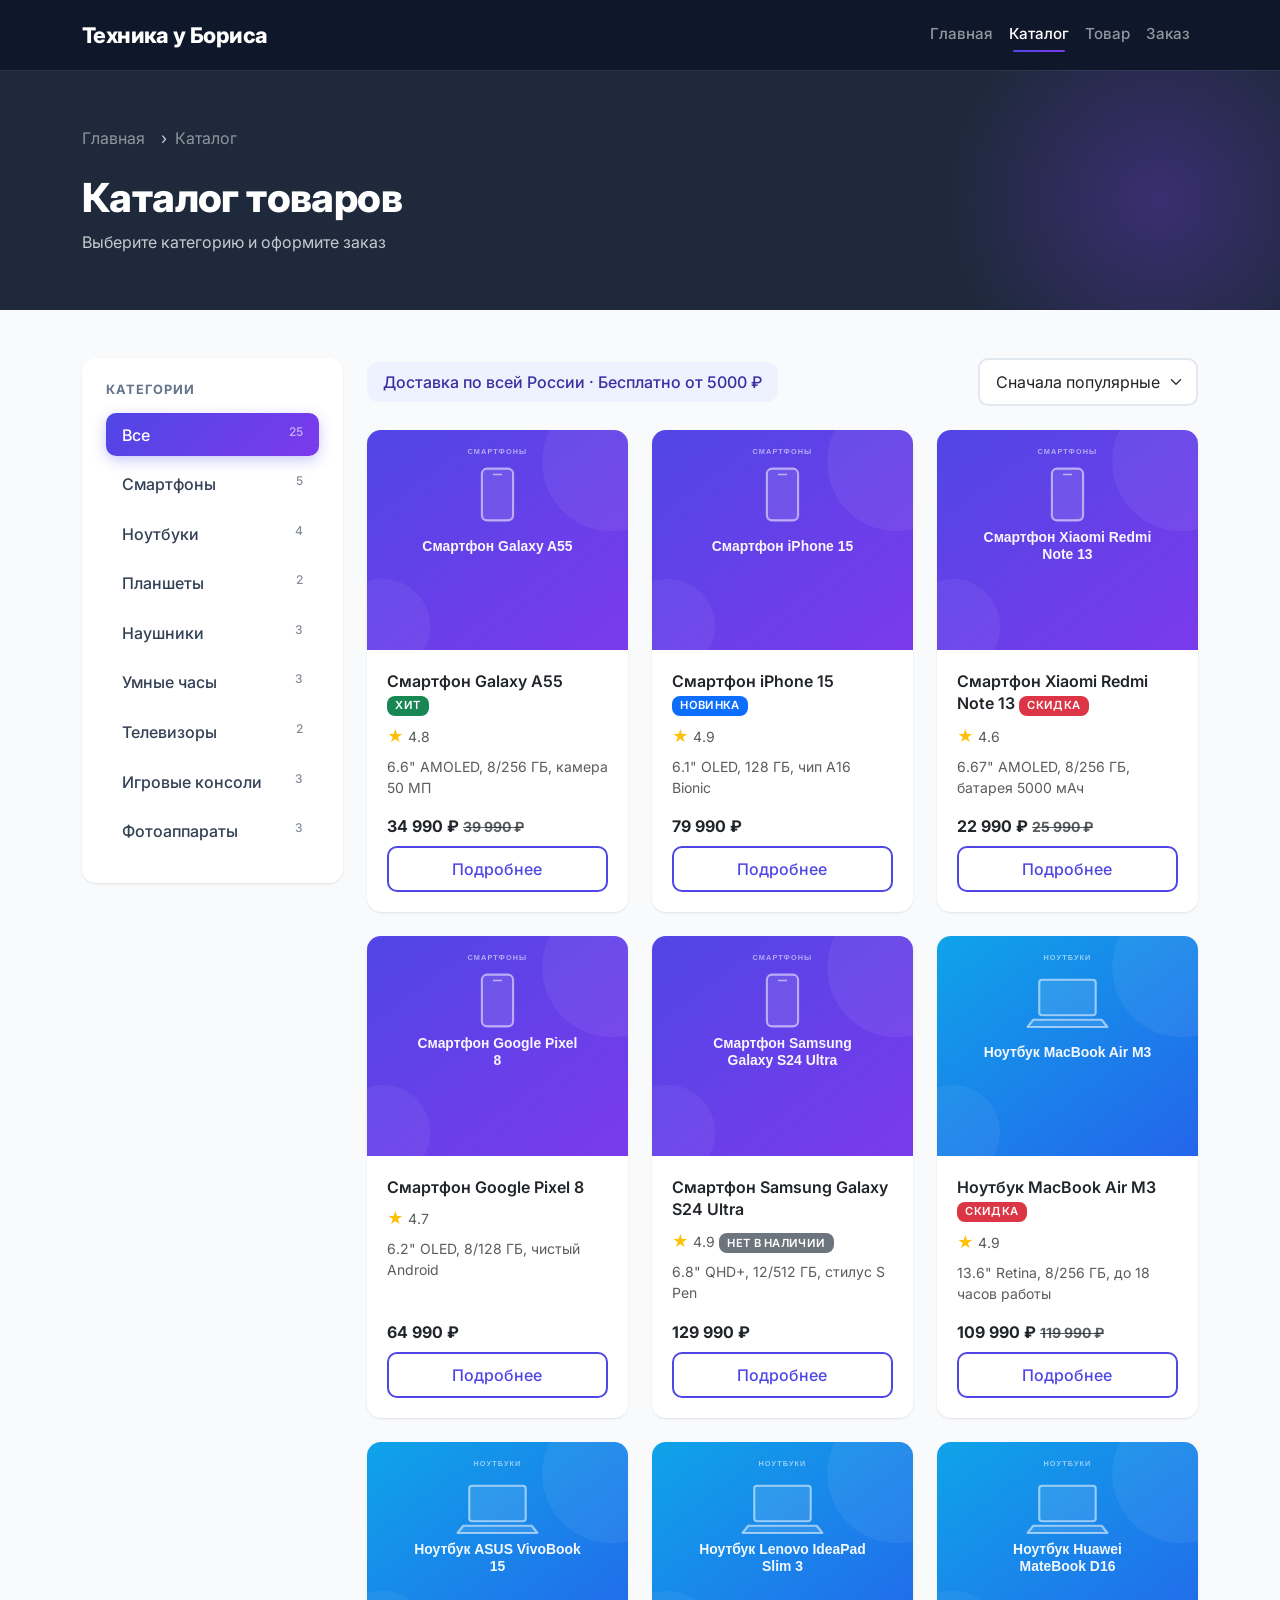
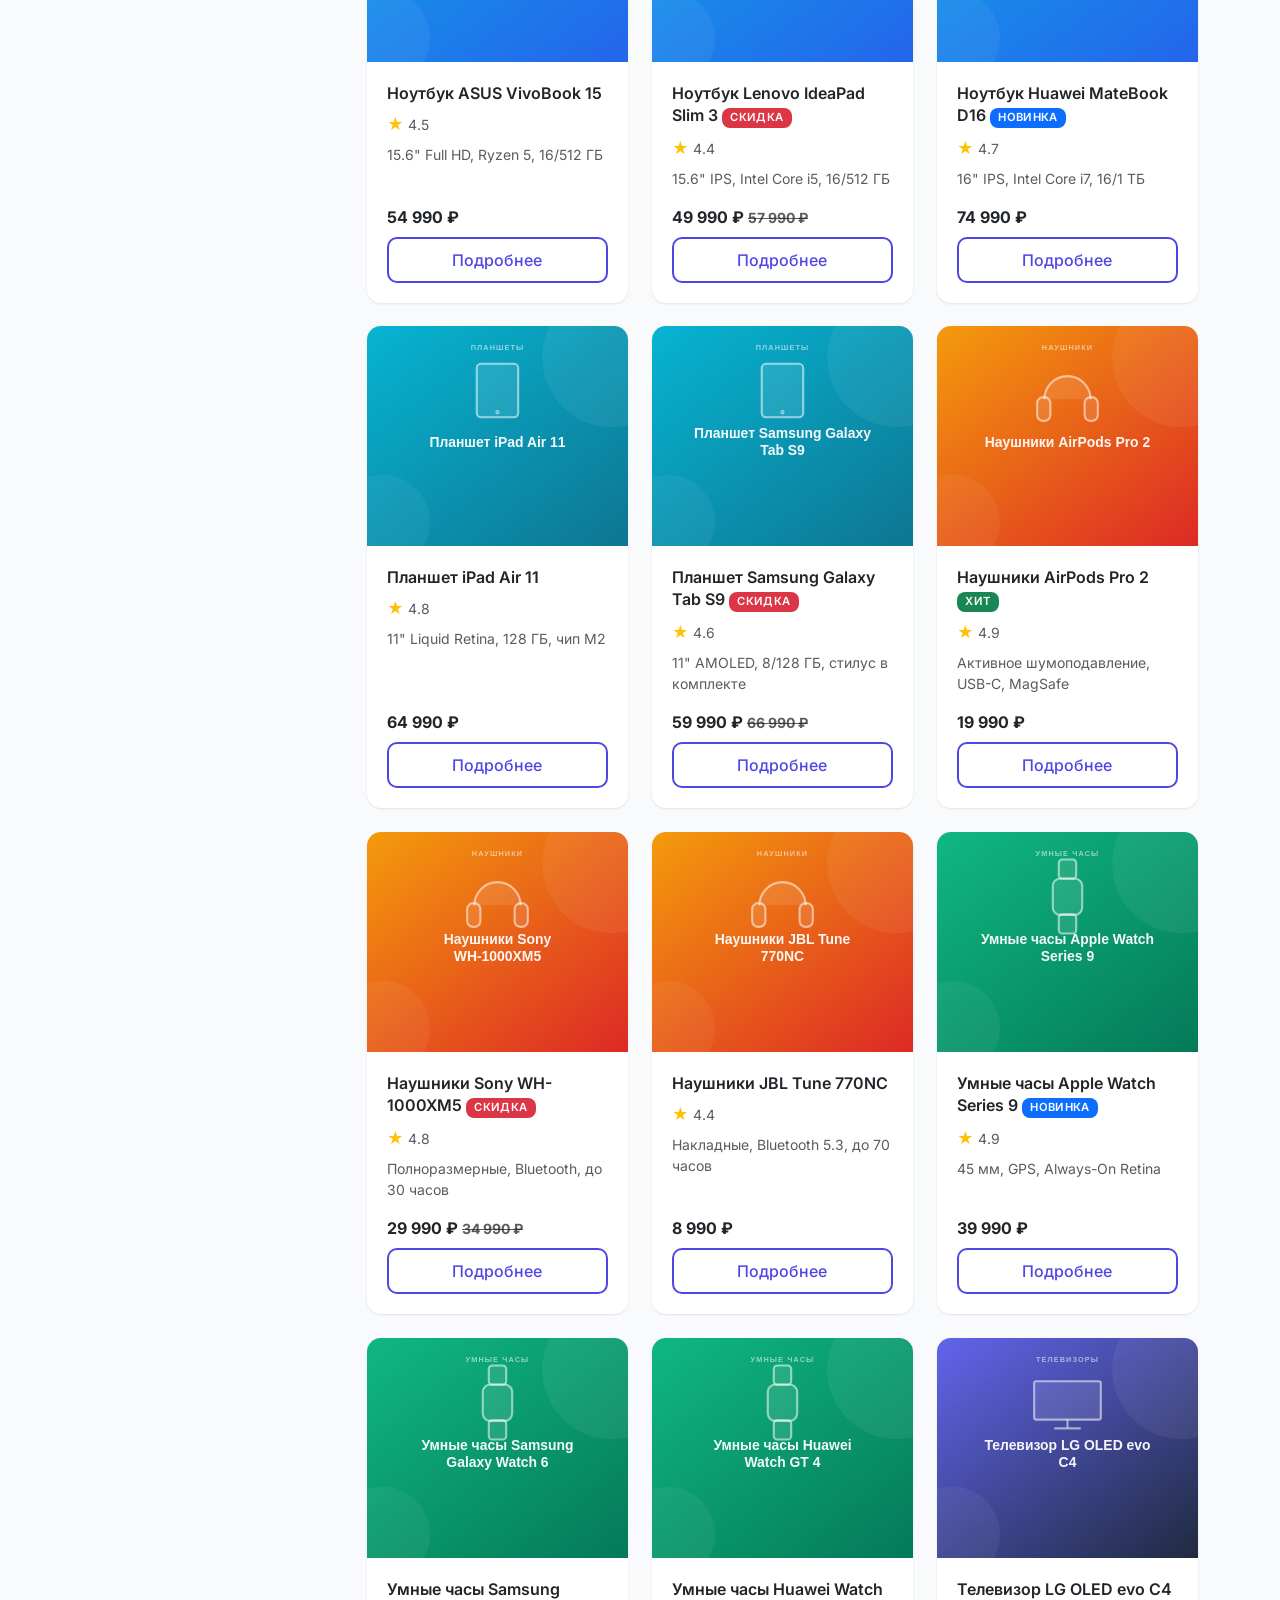
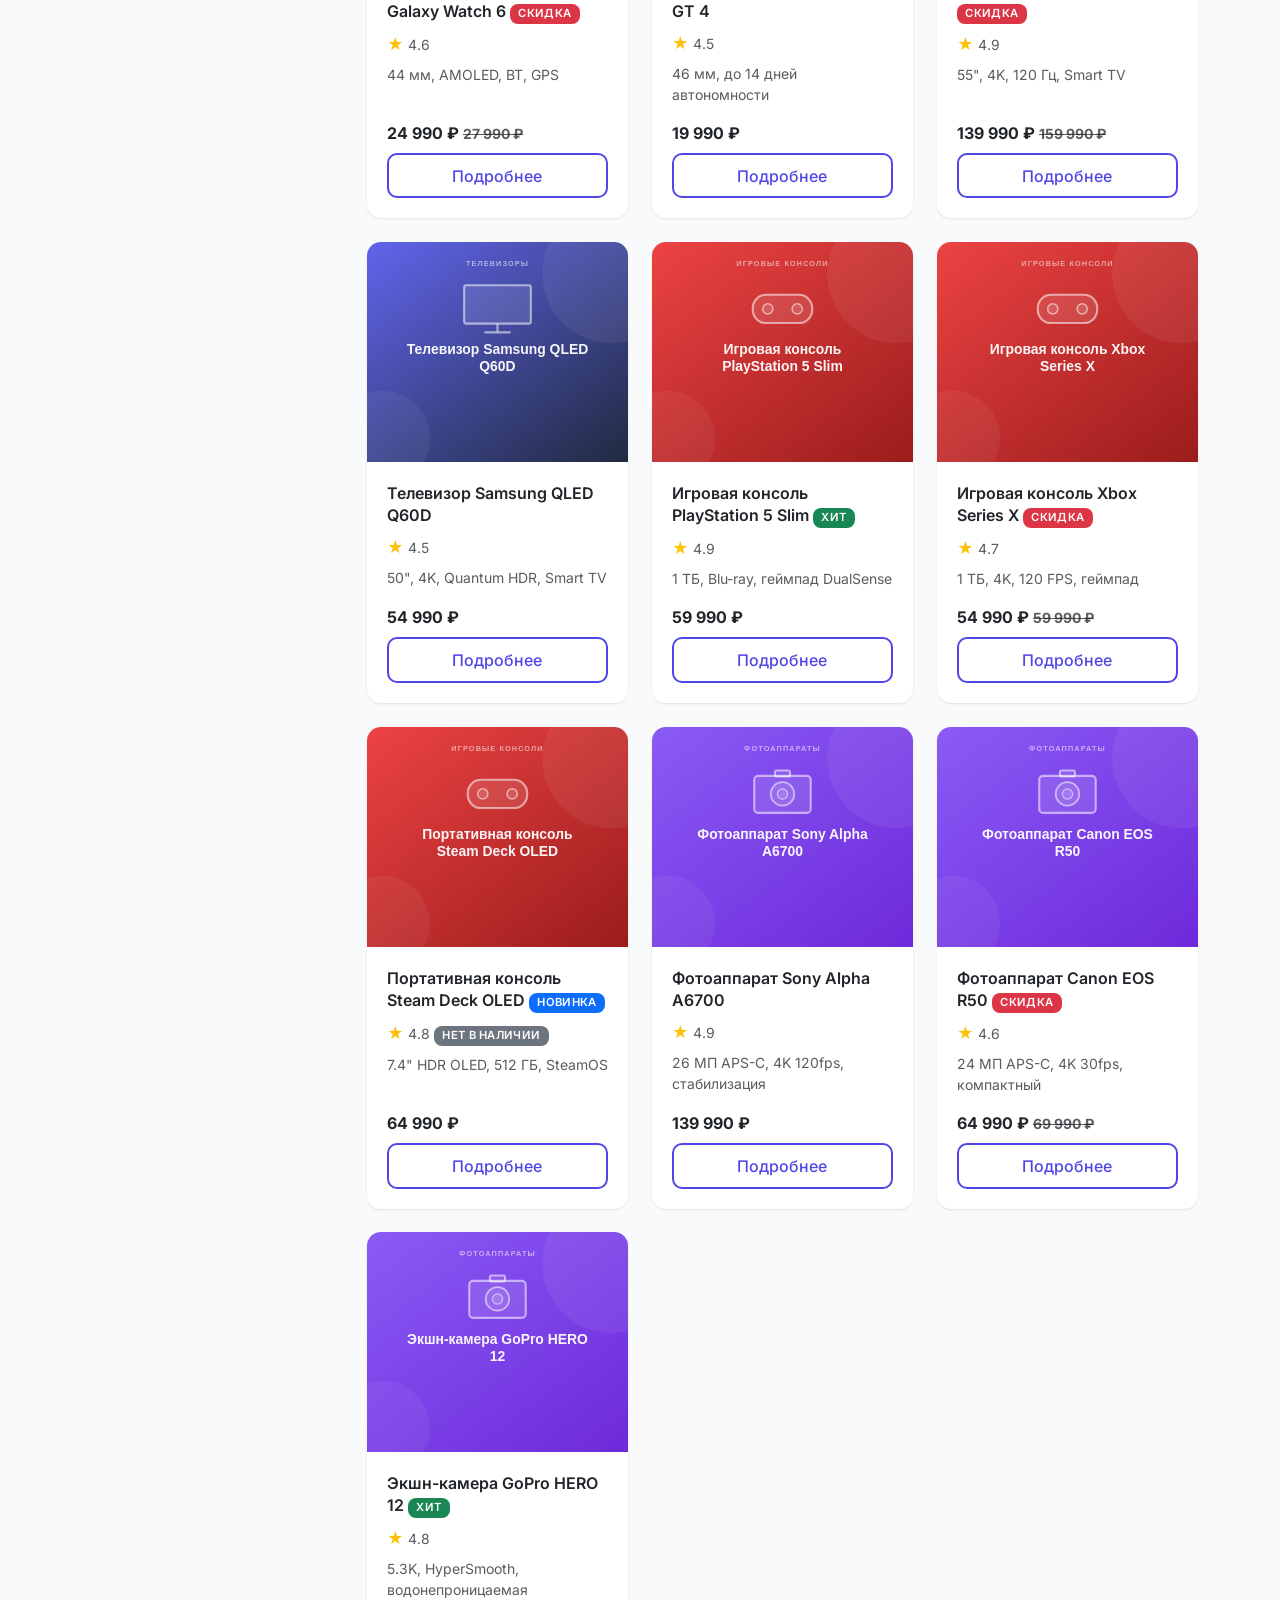
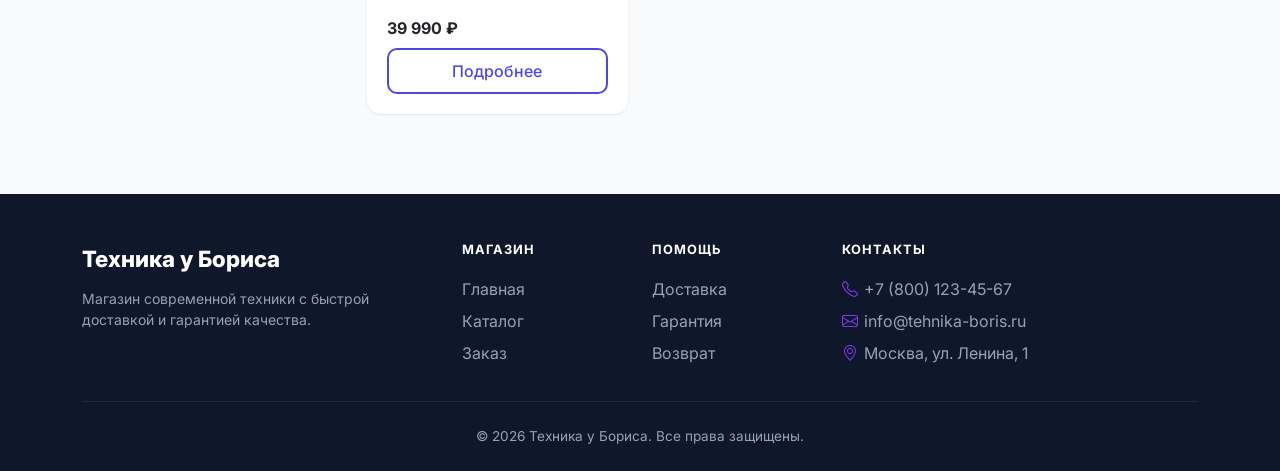
==== commit 4fce024e: "Переименование в «Техника у Бориса» и упрощение оформления Сайт получил новое название, hero и загол" ====
--- a/catalog.html
+++ b/catalog.html
@@ -3,7 +3,7 @@
 <head>
   <meta charset="UTF-8">
   <meta name="viewport" content="width=device-width, initial-scale=1.0">
-  <title>TechShop — Каталог</title>
+  <title>Техника у Бориса — Каталог</title>
   <link rel="preconnect" href="https://fonts.googleapis.com">
   <link rel="preconnect" href="https://fonts.gstatic.com" crossorigin>
   <link href="https://fonts.googleapis.com/css2?family=Inter:wght@400;500;600;700;800&display=swap" rel="stylesheet">
@@ -14,7 +14,7 @@
 <body>
   <nav class="navbar navbar-expand-lg navbar-dark sticky-top">
     <div class="container">
-      <a class="navbar-brand" href="index.html">TechShop</a>
+      <a class="navbar-brand" href="index.html">Техника у Бориса</a>
       <button class="navbar-toggler" type="button" data-bs-toggle="collapse" data-bs-target="#mainNav">
         <span class="navbar-toggler-icon"></span>
       </button>
@@ -72,7 +72,7 @@
     <div class="container">
       <div class="row g-4">
         <div class="col-12 col-md-4">
-          <div class="footer-brand">TechShop</div>
+          <div class="footer-brand">Техника у Бориса</div>
           <p class="small">Магазин современной техники с быстрой доставкой и гарантией качества.</p>
         </div>
         <div class="col-6 col-md-2">
@@ -90,11 +90,11 @@
         <div class="col-12 col-md-4">
           <h6>Контакты</h6>
           <a href="tel:+78001234567"><i class="bi bi-telephone"></i>+7 (800) 123-45-67</a>
-          <a href="mailto:info@techshop.ru"><i class="bi bi-envelope"></i>info@techshop.ru</a>
+          <a href="mailto:info@tehnika-boris.ru"><i class="bi bi-envelope"></i>info@tehnika-boris.ru</a>
           <a href="#"><i class="bi bi-geo-alt"></i>Москва, ул. Ленина, 1</a>
         </div>
       </div>
-      <div class="footer-bottom">© 2026 TechShop. Все права защищены.</div>
+      <div class="footer-bottom">© 2026 Техника у Бориса. Все права защищены.</div>
     </div>
   </footer>
 
--- a/css/custom.css
+++ b/css/custom.css
@@ -30,19 +30,11 @@
   background: var(--bg);
   font-family: 'Inter', -apple-system, BlinkMacSystemFont, 'Segoe UI', Roboto, sans-serif;
   color: var(--ink-900);
-  animation: pageIn 0.5s var(--ease-in-out);
-}
-
-@keyframes pageIn {
-  from { opacity: 0; }
-  to { opacity: 1; }
 }
 
 /* ============ NAVBAR ============ */
 .navbar {
-  background: rgba(15, 23, 42, 0.92) !important;
-  backdrop-filter: saturate(180%) blur(14px);
-  -webkit-backdrop-filter: saturate(180%) blur(14px);
+  background: #0f172a !important;
   box-shadow: 0 1px 0 rgba(255, 255, 255, 0.06);
   padding: 0.85rem 0;
   transition: background 0.3s var(--ease-in-out);
@@ -52,10 +44,7 @@
   font-weight: 800;
   font-size: 1.35rem;
   letter-spacing: -0.6px;
-  background: linear-gradient(135deg, #ffffff 0%, #a5b4fc 100%);
-  -webkit-background-clip: text;
-  -webkit-text-fill-color: transparent;
-  background-clip: text;
+  color: #fff;
 }
 
 .nav-link {
@@ -85,52 +74,8 @@
 
 /* ============ HERO ============ */
 .hero-section {
-  background: linear-gradient(135deg, #0f172a 0%, #1e40af 45%, #6d28d9 100%);
-  background-size: 200% 200%;
-  animation: heroShift 18s ease infinite;
-  padding: 110px 0 90px;
-  position: relative;
-  overflow: hidden;
-}
-
-@keyframes heroShift {
-  0%, 100% { background-position: 0% 50%; }
-  50% { background-position: 100% 50%; }
-}
-
-.hero-section::before,
-.hero-section::after {
-  content: '';
-  position: absolute;
-  border-radius: 50%;
-  background: radial-gradient(circle, rgba(255, 255, 255, 0.14) 0%, transparent 70%);
-  pointer-events: none;
-  animation: floatBlob 20s ease-in-out infinite;
-}
-
-.hero-section::before {
-  width: 620px;
-  height: 620px;
-  top: -260px;
-  right: -160px;
-}
-
-.hero-section::after {
-  width: 480px;
-  height: 480px;
-  bottom: -240px;
-  left: -140px;
-  animation-delay: -10s;
-}
-
-@keyframes floatBlob {
-  0%, 100% { transform: translate(0, 0) scale(1); }
-  50% { transform: translate(40px, -30px) scale(1.08); }
-}
-
-.hero-section .container {
-  position: relative;
-  z-index: 1;
+  background: #1e293b;
+  padding: 80px 0 64px;
 }
 
 .hero-pill {
@@ -138,46 +83,34 @@
   padding: 7px 18px;
   border-radius: 999px;
   background: rgba(255, 255, 255, 0.12);
-  backdrop-filter: blur(10px);
   border: 1px solid rgba(255, 255, 255, 0.2);
   font-size: 0.8rem;
   font-weight: 500;
   letter-spacing: 0.3px;
   margin-bottom: 1.5rem;
   color: #fff;
-  animation: fadeInDown 0.8s var(--ease) 0.1s both;
 }
 
 .hero-section h1 {
   letter-spacing: -1.5px;
   line-height: 1.12;
   font-weight: 800;
-  animation: fadeInDown 0.8s var(--ease) 0.2s both;
 }
 
 .hero-section p.lead {
-  animation: fadeInDown 0.8s var(--ease) 0.3s both;
 }
 
 .hero-section .btn {
-  animation: fadeInDown 0.8s var(--ease) 0.4s both;
-}
-
-@keyframes fadeInDown {
-  from { opacity: 0; transform: translateY(-16px); }
-  to { opacity: 1; transform: translateY(0); }
 }
 
 .hero-section .btn-primary {
   background: #fff !important;
   color: var(--brand-1) !important;
   font-weight: 600;
-  box-shadow: 0 10px 30px rgba(0, 0, 0, 0.2);
 }
 
 .hero-section .btn-primary:hover {
-  transform: translateY(-3px);
-  box-shadow: 0 16px 40px rgba(0, 0, 0, 0.3);
+  background: #e2e8f0 !important;
 }
 
 /* Hero stats */
@@ -189,7 +122,6 @@
   max-width: 820px;
   margin-left: auto;
   margin-right: auto;
-  animation: fadeInUp 0.8s var(--ease) 0.5s both;
 }
 
 .hero-stat {
@@ -197,7 +129,6 @@
   padding: 1.1rem 0.75rem;
   border-radius: var(--radius);
   background: rgba(255, 255, 255, 0.08);
-  backdrop-filter: blur(10px);
   border: 1px solid rgba(255, 255, 255, 0.14);
   transition: background 0.3s var(--ease-in-out), border-color 0.3s var(--ease-in-out);
 }
@@ -327,12 +258,7 @@
 .card-img-top {
   height: 220px;
   object-fit: cover;
-  transition: transform 0.8s var(--ease);
   background: #eef2f7;
-}
-
-.card:hover .card-img-top {
-  transform: scale(1.05);
 }
 
 .card-body {
@@ -350,29 +276,20 @@
   border-radius: 10px;
   font-weight: 500;
   padding: 0.55rem 1.35rem;
-  transition: transform 0.25s var(--ease), box-shadow 0.25s var(--ease), background 0.25s var(--ease-in-out);
-}
-
-.btn:active {
-  transform: translateY(0) scale(0.98);
+  transition: background 0.25s var(--ease-in-out), border-color 0.25s var(--ease-in-out);
 }
 
 .btn-primary {
-  background: var(--brand-grad);
+  background: var(--brand-1);
   border: none;
-  box-shadow: 0 4px 14px rgba(79, 70, 229, 0.3);
 }
 
 .btn-primary:hover {
-  transform: translateY(-2px);
-  box-shadow: 0 8px 22px rgba(79, 70, 229, 0.4);
-  background: var(--brand-grad);
+  background: #4338ca;
 }
 
 .btn-primary:disabled {
   background: #cbd5e1 !important;
-  box-shadow: none !important;
-  transform: none !important;
 }
 
 .btn-outline-primary {
@@ -381,20 +298,17 @@
 }
 
 .btn-outline-primary:hover {
-  transform: translateY(-2px);
   background: var(--brand-1);
   color: #fff;
 }
 
 .btn-success {
-  background: linear-gradient(135deg, #10b981 0%, #059669 100%);
+  background: #10b981;
   border: none;
-  box-shadow: 0 4px 14px rgba(16, 185, 129, 0.3);
 }
 
 .btn-success:hover {
-  transform: translateY(-2px);
-  box-shadow: 0 8px 22px rgba(16, 185, 129, 0.4);
+  background: #059669;
 }
 
 .btn-lg {
@@ -682,7 +596,7 @@
 
 /* ============ CATALOG ============ */
 .page-header {
-  background: linear-gradient(135deg, #0f172a 0%, #1e40af 100%);
+  background: #1e293b;
   color: #fff;
   padding: 3.5rem 0;
   margin-bottom: 2rem;
